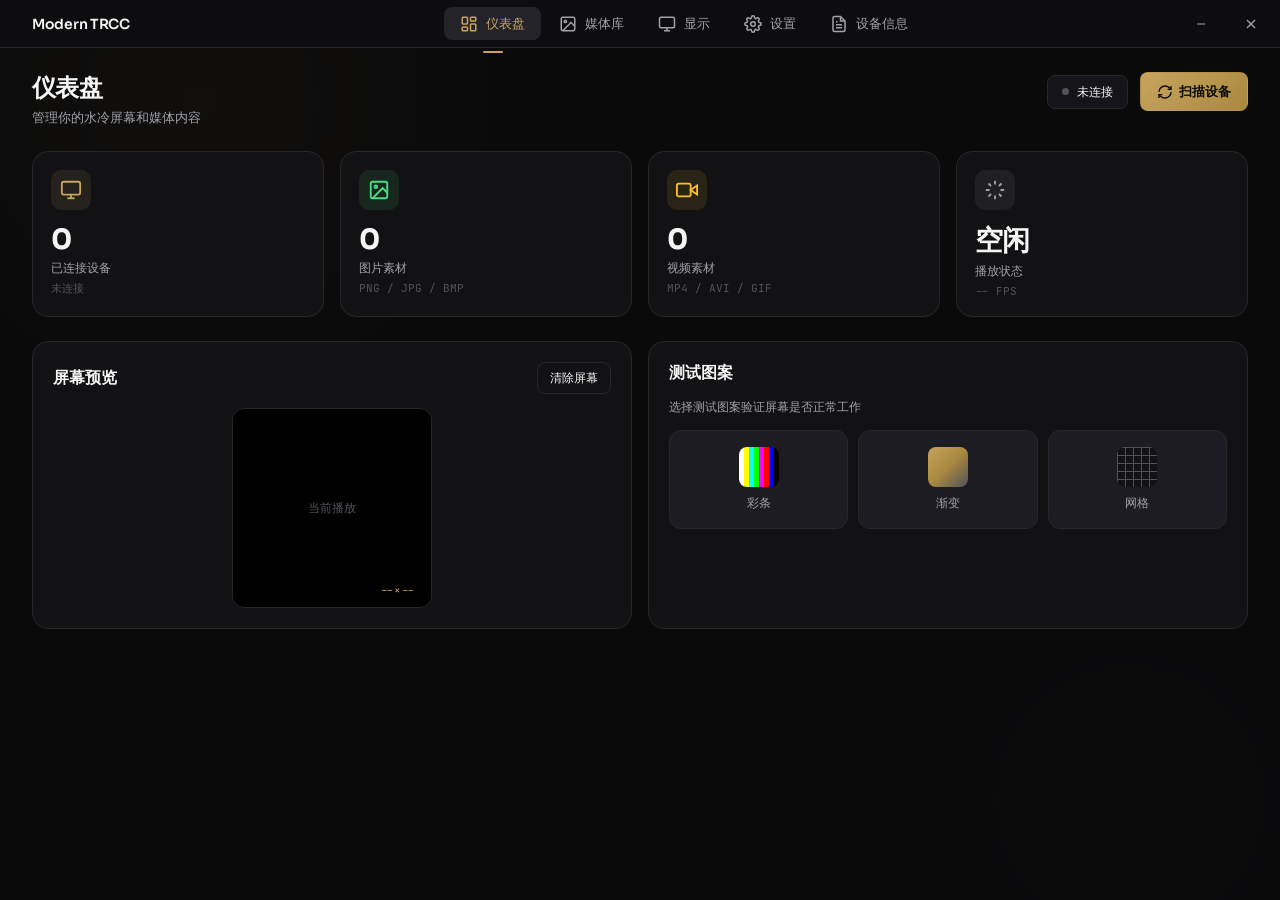
==== src/ModernTRCC.App/ui/index.html @ 58f56f6e "上传文件夹" ====
<!DOCTYPE html>
<html lang="zh-CN">
<head>
    <meta charset="UTF-8">
    <meta name="viewport" content="width=device-width, initial-scale=1.0">
    <title>Modern TRCC</title>
    <link rel="preconnect" href="https://fonts.googleapis.com">
    <link rel="preconnect" href="https://fonts.gstatic.com" crossorigin>
    <link href="https://fonts.googleapis.com/css2?family=Sora:wght@300;400;500;600;700&family=Manrope:wght@300;400;500;600;700&family=JetBrains+Mono:wght@400;500&display=swap" rel="stylesheet">
    <link rel="stylesheet" href="styles.css">
</head>
<body>

<!-- 动态背景 -->
<div class="bg-mesh"></div>

<!-- 主容器 -->
<div class="app">

    <!-- 自定义标题栏 -->
    <header class="titlebar">
        <div class="titlebar-left">
            <div class="logo">
                <span class="logo-text">Modern TRCC</span>
            </div>
        </div>

        <!-- 顶部导航 -->
        <nav class="top-nav">
            <button class="top-nav-item active" data-page="dashboard">
                <svg width="18" height="18" viewBox="0 0 24 24" fill="none" stroke="currentColor" stroke-width="2"><rect x="3" y="3" width="7" height="9" rx="1"/><rect x="14" y="3" width="7" height="5" rx="1"/><rect x="14" y="12" width="7" height="9" rx="1"/><rect x="3" y="16" width="7" height="5" rx="1"/></svg>
                <span data-i18n="nav.dashboard">仪表盘</span>
            </button>
            <button class="top-nav-item" data-page="media">
                <svg width="18" height="18" viewBox="0 0 24 24" fill="none" stroke="currentColor" stroke-width="2"><rect x="3" y="3" width="18" height="18" rx="2"/><circle cx="8.5" cy="8.5" r="1.5"/><path d="M21 15L16 10L5 21"/></svg>
                <span data-i18n="nav.media">媒体库</span>
            </button>
            <button class="top-nav-item" data-page="display">
                <svg width="18" height="18" viewBox="0 0 24 24" fill="none" stroke="currentColor" stroke-width="2"><rect x="2" y="3" width="20" height="14" rx="2"/><line x1="8" y1="21" x2="16" y2="21"/><line x1="12" y1="17" x2="12" y2="21"/></svg>
                <span data-i18n="nav.display">显示</span>
            </button>
            <button class="top-nav-item" data-page="system">
                <svg width="18" height="18" viewBox="0 0 24 24" fill="none" stroke="currentColor" stroke-width="2"><circle cx="12" cy="12" r="3"/><path d="M19.4 15a1.65 1.65 0 0 0 .33 1.82l.06.06a2 2 0 0 1 0 2.83 2 2 0 0 1-2.83 0l-.06-.06a1.65 1.65 0 0 0-1.82-.33 1.65 1.65 0 0 0-1 1.51V21a2 2 0 0 1-2 2 2 2 0 0 1-2-2v-.09A1.65 1.65 0 0 0 9 19.4a1.65 1.65 0 0 0-1.82.33l-.06.06a2 2 0 0 1-2.83 0 2 2 0 0 1 0-2.83l.06-.06a1.65 1.65 0 0 0 .33-1.82 1.65 1.65 0 0 0-1.51-1H3a2 2 0 0 1-2-2 2 2 0 0 1 2-2h.09A1.65 1.65 0 0 0 4.6 9a1.65 1.65 0 0 0-.33-1.82l-.06-.06a2 2 0 0 1 0-2.83 2 2 0 0 1 2.83 0l.06.06a1.65 1.65 0 0 0 1.82.33H9a1.65 1.65 0 0 0 1-1.51V3a2 2 0 0 1 2-2 2 2 0 0 1 2 2v.09a1.65 1.65 0 0 0 1 1.51 1.65 1.65 0 0 0 1.82-.33l.06-.06a2 2 0 0 1 2.83 0 2 2 0 0 1 0 2.83l-.06.06a1.65 1.65 0 0 0-.33 1.82V9a1.65 1.65 0 0 0 1.51 1H21a2 2 0 0 1 2 2 2 2 0 0 1-2 2h-.09a1.65 1.65 0 0 0-1.51 1z"/></svg>
                <span data-i18n="nav.settings">设置</span>
            </button>
            <button class="top-nav-item" data-page="diagnostics">
                <svg width="18" height="18" viewBox="0 0 24 24" fill="none" stroke="currentColor" stroke-width="2"><path d="M14 2H6a2 2 0 0 0-2 2v16a2 2 0 0 0 2 2h12a2 2 0 0 0 2-2V8z"/><polyline points="14 2 14 8 20 8"/><line x1="16" y1="13" x2="8" y2="13"/><line x1="16" y1="17" x2="8" y2="17"/><polyline points="10 9 9 9 8 9"/></svg>
                <span data-i18n="nav.deviceInfo">设备信息</span>
            </button>
        </nav>

        <!-- 窗口控制按钮 -->
        <div class="window-controls">
            <button class="win-btn" id="minBtn" data-i18n-title="title.min" title="最小化">
                <svg width="12" height="12" viewBox="0 0 12 12"><rect x="2" y="5.5" width="8" height="1" fill="currentColor"/></svg>
            </button>
            <button class="win-btn win-btn-close" id="closeBtn" data-i18n-title="title.close" title="关闭">
                <svg width="12" height="12" viewBox="0 0 12 12"><line x1="2" y1="2" x2="10" y2="10" stroke="currentColor" stroke-width="1.5"/><line x1="10" y1="2" x2="2" y2="10" stroke="currentColor" stroke-width="1.5"/></svg>
            </button>
        </div>
    </header>

    <!-- 主内容 -->
    <main class="content">

        <!-- ============ 仪表盘 ============ -->
        <section class="page active" id="page-dashboard">
            <header class="page-header">
                <div>
                    <h1 data-i18n="page.dashboard.title">仪表盘</h1>
                    <p data-i18n="page.dashboard.sub">管理你的水冷屏幕和媒体内容</p>
                </div>
                <div class="header-right">
                    <div class="device-badge" id="deviceBadge">
                        <div class="status-dot" id="statusDot"></div>
                        <span id="statusText">未连接</span>
                    </div>
                    <button class="btn btn-primary" onclick="scanDevices()">
                        <svg width="16" height="16" viewBox="0 0 24 24" fill="none" stroke="currentColor" stroke-width="2"><path d="M3 12a9 9 0 0 1 9-9 9.75 9.75 0 0 1 6.74 2.74L21 8"/><path d="M21 3v5h-5"/><path d="M21 12a9 9 0 0 1-9 9 9.75 9.75 0 0 1-6.74-2.74L3 16"/><path d="M3 21v-5h5"/></svg>
                        <span data-i18n="btn.scan">扫描设备</span>
                    </button>
                </div>
            </header>

            <div class="stats-grid">
                <div class="stat-card">
                    <div class="stat-icon stat-icon-blue">
                        <svg width="22" height="22" viewBox="0 0 24 24" fill="none" stroke="currentColor" stroke-width="2"><rect x="2" y="3" width="20" height="14" rx="2"/><line x1="8" y1="21" x2="16" y2="21"/><line x1="12" y1="17" x2="12" y2="21"/></svg>
                    </div>
                    <div class="stat-value" id="statDevices">0</div>
                    <div class="stat-label" data-i18n="stat.devices">已连接设备</div>
                    <div class="stat-sub" id="statDeviceName">未连接</div>
                </div>
                <div class="stat-card">
                    <div class="stat-icon stat-icon-green">
                        <svg width="22" height="22" viewBox="0 0 24 24" fill="none" stroke="currentColor" stroke-width="2"><rect x="3" y="3" width="18" height="18" rx="2"/><circle cx="8.5" cy="8.5" r="1.5"/><path d="M21 15L16 10L5 21"/></svg>
                    </div>
                    <div class="stat-value" id="statImages">0</div>
                    <div class="stat-label" data-i18n="stat.images">图片素材</div>
                    <div class="stat-sub" data-i18n="stat.imagesSub">PNG / JPG / BMP</div>
                </div>
                <div class="stat-card">
                    <div class="stat-icon stat-icon-orange">
                        <svg width="22" height="22" viewBox="0 0 24 24" fill="none" stroke="currentColor" stroke-width="2"><polygon points="23 7 16 12 23 17 23 7"/><rect x="1" y="5" width="15" height="14" rx="2"/></svg>
                    </div>
                    <div class="stat-value" id="statVideos">0</div>
                    <div class="stat-label" data-i18n="stat.videos">视频素材</div>
                    <div class="stat-sub" data-i18n="stat.videosSub">MP4 / AVI / GIF</div>
                </div>
                <div class="stat-card">
                    <div class="stat-icon stat-icon-cyan">
                        <svg width="22" height="22" viewBox="0 0 24 24" fill="none" stroke="currentColor" stroke-width="2"><path d="M12 2v4M12 18v4M4.93 4.93l2.83 2.83M16.24 16.24l2.83 2.83M2 12h4M18 12h4M4.93 19.07l2.83-2.83M16.24 7.76l2.83-2.83"/></svg>
                    </div>
                    <div class="stat-value" id="statPlayback">空闲</div>
                    <div class="stat-label" data-i18n="stat.playback">播放状态</div>
                    <div class="stat-sub"><span id="statFps">-- FPS</span></div>
                </div>
            </div>

            <div class="dashboard-bottom">
                <div class="card preview-card">
                    <div class="card-header">
                        <h2 data-i18n="dash.preview">屏幕预览</h2>
                        <button class="btn btn-ghost btn-sm" onclick="clearDisplay()"><span data-i18n="btn.clear">清除屏幕</span></button>
                    </div>
                    <div class="screen-preview" id="screenPreview">
                        <img class="screen-preview-img" id="screenPreviewImg" alt="">
                        <div class="screen-resolution" id="screenRes">--×--</div>
                        <div class="preview-info" id="previewInfo"></div>
                    </div>
                </div>
                <div class="card test-card">
                    <div class="card-header">
                        <h2 data-i18n="dash.testPattern">测试图案</h2>
                    </div>
                    <p class="card-desc" data-i18n="dash.testDesc">选择测试图案验证屏幕是否正常工作</p>
                    <div class="test-grid">
                        <button class="test-btn" onclick="sendTestPattern('colorbars')">
                            <div class="test-icon test-icon-bars"></div>
                            <span data-i18n="test.bars">彩条</span>
                        </button>
                        <button class="test-btn" onclick="sendTestPattern('gradient')">
                            <div class="test-icon test-icon-gradient"></div>
                            <span data-i18n="test.gradient">渐变</span>
                        </button>
                        <button class="test-btn" onclick="sendTestPattern('grid')">
                            <div class="test-icon test-icon-grid"></div>
                            <span data-i18n="test.grid">网格</span>
                        </button>
                    </div>
                </div>
            </div>
        </section>

        <!-- ============ 媒体库 ============ -->
        <section class="page" id="page-media">
            <header class="page-header">
                <div>
                    <h1 data-i18n="page.media.title">媒体库</h1>
                    <p data-i18n="page.media.sub">管理你的图片和视频素材</p>
                </div>
                <div class="header-actions">
                    <button class="btn btn-ghost" onclick="uploadMedia('image')"><span data-i18n="btn.uploadImage">上传图片</span></button>
                    <button class="btn btn-primary" onclick="uploadMedia('video')"><span data-i18n="btn.uploadVideo">上传视频</span></button>
                </div>
            </header>

            <div class="filter-bar">
                <div class="filter-tabs">
                    <button class="filter-tab active" data-filter="all" onclick="setFilter('all')"><span data-i18n="filter.all">全部</span></button>
                    <button class="filter-tab" data-filter="image" onclick="setFilter('image')"><span data-i18n="filter.image">图片</span></button>
                    <button class="filter-tab" data-filter="video" onclick="setFilter('video')"><span data-i18n="filter.video">视频</span></button>
                </div>
                <input type="text" class="search-input" placeholder="搜索..." id="searchInput" oninput="filterMedia()" data-i18n-placeholder="search.placeholder">
            </div>

            <div class="media-grid" id="mediaGrid">
                <div class="empty-state" id="mediaEmpty">
                    <svg width="48" height="48" viewBox="0 0 24 24" fill="none" stroke="currentColor" stroke-width="1.5"><path d="M14 2H6a2 2 0 0 0-2 2v16a2 2 0 0 0 2 2h12a2 2 0 0 0 2-2V8z"/><polyline points="14 2 14 8 20 8"/></svg>
                    <h3 data-i18n="media.empty.title">暂无媒体文件</h3>
                    <p data-i18n="media.empty.desc">上传一些图片或视频开始使用吧</p>
                    <button class="btn btn-primary" onclick="uploadMedia('all')" data-i18n="btn.uploadFile">上传文件</button>
                </div>
            </div>
        </section>

        <!-- ============ 显示 ============ -->
        <section class="page" id="page-display">
            <div class="page-split">
                <aside class="page-sidebar">
                    <div class="sidebar-title">
                        <h1 data-i18n="page.display.title">显示</h1>
                        <p data-i18n="page.display.sub">调整屏幕显示效果和性能参数</p>
                    </div>
                    <button class="sidebar-item active" data-section="image"><span data-i18n="display.imageAdjust">图像调整</span></button>
                    <button class="sidebar-item" data-section="performance"><span data-i18n="display.performance">性能设置</span></button>
                </aside>
                <div class="page-content">
                    <div class="section-pane active" id="pane-image">
                        <h3 class="section-title" data-i18n="display.imageAdjust">图像调整</h3>
                        <div class="slider-group">
                            <div class="slider-row">
                                <div class="slider-label">
                                    <span data-i18n="display.brightness">亮度</span>
                                    <span class="slider-value" id="valBrightness">100%</span>
                                </div>
                                <input type="range" min="0" max="200" value="100" id="brightness" oninput="updateSlider('brightness', this.value, '%')">
                            </div>
                            <div class="slider-row">
                                <div class="slider-label">
                                    <span data-i18n="display.contrast">对比度</span>
                                    <span class="slider-value" id="valContrast">100%</span>
                                </div>
                                <input type="range" min="0" max="200" value="100" id="contrast" oninput="updateSlider('contrast', this.value, '%')">
                            </div>
                            <div class="slider-row">
                                <div class="slider-label">
                                    <span data-i18n="display.saturation">饱和度</span>
                                    <span class="slider-value" id="valSaturation">100%</span>
                                </div>
                                <input type="range" min="0" max="200" value="100" id="saturation" oninput="updateSlider('saturation', this.value, '%')">
                            </div>
                        </div>
                        <div class="option-group">
                            <label class="option-label" data-i18n="display.rotation">屏幕旋转</label>
                            <div class="option-tabs">
                                <button class="option-tab active" data-rotation="0" onclick="setOption('rotation', 0, this)">0°</button>
                                <button class="option-tab" data-rotation="90" onclick="setOption('rotation', 90, this)">90°</button>
                                <button class="option-tab" data-rotation="180" onclick="setOption('rotation', 180, this)">180°</button>
                                <button class="option-tab" data-rotation="270" onclick="setOption('rotation', 270, this)">270°</button>
                            </div>
                        </div>
                        <div class="option-group">
                            <label class="option-label" data-i18n="display.fitMode">缩放模式</label>
                            <div class="option-tabs">
                                <button class="option-tab active" data-fit="cover" onclick="setOption('fit', 'cover', this)" data-i18n="display.fit.cover">填充</button>
                                <button class="option-tab" data-fit="contain" onclick="setOption('fit', 'contain', this)" data-i18n="display.fit.contain">适应</button>
                                <button class="option-tab" data-fit="fill" onclick="setOption('fit', 'fill', this)" data-i18n="display.fit.fill">拉伸</button>
                            </div>
                        </div>
                    </div>

                    <div class="section-pane" id="pane-performance">
                        <h3 class="section-title" data-i18n="display.performance">性能设置</h3>
                        <div class="slider-group">
                            <div class="slider-row">
                                <div class="slider-label">
                                    <div class="slider-label-title">
                                        <span data-i18n="display.targetFps">屏幕刷新率</span>
                                        <span class="slider-desc" data-i18n="display.targetFps.desc">每秒向屏幕发送的帧数，越高越流畅但占用更多USB带宽</span>
                                    </div>
                                    <span class="slider-value" id="valTargetFps">30 FPS</span>
                                </div>
                                <input type="range" min="1" max="60" value="30" id="targetFps" oninput="updateSlider('targetFps', this.value, ' FPS')">
                            </div>
                            <div class="slider-row">
                                <div class="slider-label">
                                    <div class="slider-label-title">
                                        <span data-i18n="display.videoFps">视频播放帧率</span>
                                        <span class="slider-desc" data-i18n="display.videoFps.desc">视频每秒播放的帧数，决定播放速度，通常保持与原视频一致</span>
                                    </div>
                                    <span class="slider-value" id="valVideoFps">30 FPS</span>
                                </div>
                                <input type="range" min="10" max="60" value="30" id="videoFps" oninput="updateSlider('videoFps', this.value, ' FPS')">
                            </div>
                        </div>
                        <div class="toggle-row">
                            <div class="toggle-info">
                                <span data-i18n="display.loop">循环播放视频</span>
                                <span class="toggle-desc" data-i18n="display.loop.desc">视频结束后自动重播</span>
                            </div>
                            <label class="toggle"><input type="checkbox" id="loopVideo" checked><span class="toggle-slider"></span></label>
                        </div>
                    </div>

                    <div class="settings-actions">
                        <button class="btn btn-ghost" onclick="resetSettings()"><span data-i18n="btn.reset">重置</span></button>
                        <button class="btn btn-primary" onclick="applySettings()"><span data-i18n="btn.apply">应用设置</span></button>
                    </div>
                </div>
            </div>
        </section>

        <!-- ============ 设置 ============ -->
        <section class="page" id="page-system">
            <div class="page-split">
                <aside class="page-sidebar">
                    <div class="sidebar-title">
                        <h1 data-i18n="page.system.title">设置</h1>
                        <p data-i18n="page.system.sub">配置应用启动、外观和系统选项</p>
                    </div>
                    <button class="sidebar-item active" data-section="startup"><span data-i18n="sys.startup">启动选项</span></button>
                    <button class="sidebar-item" data-section="about"><span data-i18n="sys.about">关于</span></button>
                </aside>
                <div class="page-content">
                    <div class="section-pane active" id="pane-startup">
                        <h3 class="section-title" data-i18n="sys.startup">启动选项</h3>

                        <div class="section-block">
                            <h4 class="section-subtitle" data-i18n="sys.autostart">开机自启动</h4>
                            <div class="autostart-status" id="autoStartStatus">
                                <div class="autostart-dot"></div>
                                <div>
                                    <div class="autostart-text" id="autoStartText" data-i18n="sys.autostart.off">自启动未启用</div>
                                    <div class="autostart-desc" data-i18n="sys.autostart.desc">应用将在系统启动时自动运行</div>
                                </div>
                                <button class="btn btn-primary btn-sm" id="autoStartBtn" onclick="toggleAutoStart()" data-i18n="btn.enable">启用</button>
                            </div>
                            <div class="toggle-row">
                                <div class="toggle-info">
                                    <span data-i18n="sys.startMinimized">启动时最小化</span>
                                    <span class="toggle-desc" data-i18n="sys.startMinimized.desc">自启动时以最小化方式运行</span>
                                </div>
                                <label class="toggle"><input type="checkbox" id="startMinimized"><span class="toggle-slider"></span></label>
                            </div>
                            <div class="toggle-row">
                                <div class="toggle-info">
                                    <span class="text-warning">⚡ <span data-i18n="sys.fastStartup">快速启动（高优先级）</span></span>
                                    <span class="toggle-desc" data-i18n="sys.fastStartup.desc">注册为登录时最高优先级任务，确保最快启动</span>
                                </div>
                                <label class="toggle"><input type="checkbox" id="fastStartup" checked><span class="toggle-slider"></span></label>
                            </div>
                        </div>

                        <div class="section-block">
                            <h4 class="section-subtitle" data-i18n="sys.autoplay">开机自动播放</h4>
                            <p class="section-desc" data-i18n="sys.autoplay.desc">启动并连接设备后自动播放选定的媒体</p>
                            <div class="toggle-row">
                                <div class="toggle-info">
                                    <span data-i18n="sys.enableAutoplay">启用自动播放</span>
                                    <span class="toggle-desc" data-i18n="sys.enableAutoplay.desc">开机后自动播放下方选择的图像或视频</span>
                                </div>
                                <label class="toggle"><input type="checkbox" id="enableAutoplay"><span class="toggle-slider"></span></label>
                            </div>
                            <div class="option-group" style="margin-top:12px">
                                <label class="option-label" data-i18n="sys.autoplayMedia">播放媒体</label>
                                <select class="select" id="autoplayMedia"></select>
                            </div>
                        </div>

                        <div class="section-block">
                            <div class="toggle-row">
                                <div class="toggle-info">
                                    <span data-i18n="sys.minimizeToTray">最小化到系统托盘</span>
                                    <span class="toggle-desc" data-i18n="sys.minimizeToTray.desc">关闭窗口时最小化到托盘，继续后台运行</span>
                                </div>
                                <label class="toggle"><input type="checkbox" id="minimizeToTray" checked><span class="toggle-slider"></span></label>
                            </div>
                            <div class="option-group" style="margin-top:8px">
                                <label class="option-label" data-i18n="sys.language">语言</label>
                                <select class="select" id="language">
                                    <option value="zh-CN">简体中文</option>
                                    <option value="zh-TW">繁體中文</option>
                                    <option value="en">English</option>
                                    <option value="ja">日本語</option>
                                </select>
                            </div>
                        </div>
                    </div>

                    <div class="section-pane" id="pane-about">
                        <h3 class="section-title" data-i18n="sys.about">关于</h3>
                        <div class="about-card">
                            <div class="about-logo">
                                <svg width="48" height="48" viewBox="0 0 24 24" fill="none"><path d="M12 2C12 2 5 10 5 15C5 18.866 8.13401 22 12 22C15.866 22 19 18.866 19 15C19 10 12 2 12 2Z" stroke="#c8a45e" stroke-width="2"/><path d="M9 15C9 16.657 10.343 18 12 18" stroke="#c8a45e" stroke-width="2" stroke-linecap="round"/></svg>
                            </div>
                            <h3>Modern TRCC</h3>
                            <p class="about-version" data-i18n="sys.version">版本 1.0.1</p>
                            <div class="about-info">
                                <div class="about-row"><span data-i18n="sys.author">作者</span><span>穗月</span></div>
                                <div class="about-row"><span data-i18n="sys.protocol">协议</span><span>USB / HID / SCSI / JPEG</span></div>
                            </div>
                            <p class="about-copy" data-i18n="sys.aboutCopy">支持利民 Thermalright 全系列水冷屏幕</p>
                        </div>
                    </div>
                </div>
            </div>
        </section>

        <!-- ============ 设备信息 ============ -->
        <section class="page" id="page-diagnostics">
            <div class="page-split">
                <aside class="page-sidebar">
                    <div class="sidebar-title">
                        <h1 data-i18n="page.diagnostics.title">设备信息</h1>
                        <p data-i18n="page.diagnostics.sub">查看所有USB设备信息，帮助识别水冷屏幕</p>
                    </div>
                    <button class="sidebar-item active" data-section="devices"><span data-i18n="diag.sidebar.devices">设备列表</span></button>
                    <button class="sidebar-item" data-section="logs"><span data-i18n="diag.logs">实时日志</span></button>
                </aside>
                <div class="page-content">
                    <div class="section-pane active" id="pane-devices">
                        <div class="section-header">
                            <h3 class="section-title" data-i18n="diag.known">已知设备列表</h3>
                            <button class="btn btn-primary btn-sm" onclick="refreshDiagnostics()">
                                <svg width="14" height="14" viewBox="0 0 24 24" fill="none" stroke="currentColor" stroke-width="2"><path d="M3 12a9 9 0 0 1 9-9 9.75 9.75 0 0 1 6.74 2.74L21 8"/><path d="M21 3v5h-5"/><path d="M21 12a9 9 0 0 1-9 9 9.75 9.75 0 0 1-6.74-2.74L3 16"/><path d="M3 21v-5h5"/></svg>
                                <span data-i18n="diag.refresh">刷新设备列表</span>
                            </button>
                        </div>
                        <div class="known-devices" id="knownDevices"></div>

                        <h3 class="section-title" style="margin-top:24px" data-i18n="diag.allUsb">所有USB设备</h3>
                        <p class="section-desc" data-i18n="diag.allUsb.desc">找到你的水冷屏幕的 VID/PID 告诉我</p>
                        <div class="usb-device-list" id="usbDeviceList">
                            <div class="empty-state" style="padding:30px">
                                <p data-i18n="diag.clickRefresh">点击「刷新设备列表」扫描</p>
                            </div>
                        </div>
                    </div>

                    <div class="section-pane" id="pane-logs">
                        <div class="section-header">
                            <h3 class="section-title" data-i18n="diag.logs">实时日志</h3>
                            <button class="btn btn-ghost btn-sm" onclick="clearLogs()" data-i18n="btn.clearLogs">清除</button>
                        </div>
                        <div class="log-panel" id="logPanel">
                            <div class="log-empty" data-i18n="diag.waitingLogs">等待日志...</div>
                        </div>
                    </div>
                </div>
            </div>
        </section>

    </main>
</div>

<!-- Toast 通知 -->
<div class="toast-container" id="toastContainer"></div>

<!-- 媒体右键菜单 -->
<div class="ctx-menu" id="ctxMenu" style="display:none">
    <button class="ctx-item" id="ctxPlay">
        <svg width="14" height="14" viewBox="0 0 24 24" fill="none" stroke="currentColor" stroke-width="2"><polygon points="6 3 20 12 6 21 6 3"/></svg>
        <span data-i18n="ctx.play">播放</span>
    </button>
    <button class="ctx-item ctx-danger" id="ctxDelete">
        <svg width="14" height="14" viewBox="0 0 24 24" fill="none" stroke="currentColor" stroke-width="2"><path d="M3 6h18M8 6V4a2 2 0 0 1 2-2h4a2 2 0 0 1 2 2v2m3 0v14a2 2 0 0 1-2 2H7a2 2 0 0 1-2-2V6"/></svg>
        <span data-i18n="ctx.delete">删除</span>
    </button>
</div>

<script src="app.js"></script>
</body>
</html>
---- src/ModernTRCC.App/ui/styles.css ----
/* ==================== 基础变量 - 黑灰奢华 ==================== */
:root {
    --bg-base: #0a0a0b;
    --bg-surface: #101013;
    --bg-card: #121215;
    --bg-card-solid: #151519;
    --bg-hover: #1c1c22;
    --bg-active: #232329;

    --accent: #c8a45e;
    --accent-dim: #a8893f;
    --accent-glow: rgba(200, 164, 94, 0.15);

    --success: #4ade80;
    --warning: #fbbf24;
    --danger: #f87171;

    --text-primary: #f5f5f5;
    --text-secondary: #a1a1aa;
    --text-tertiary: #52525b;

    --border: #27272a;
    --border-hover: #3f3f46;

    --radius-sm: 8px;
    --radius-md: 12px;
    --radius-lg: 16px;
    --radius-xl: 20px;

    --font-display: 'Sora', sans-serif;
    --font-body: 'Manrope', sans-serif;
    --font-mono: 'JetBrains Mono', monospace;

    --transition: 0.2s cubic-bezier(0.4, 0, 0.2, 1);
}

/* ==================== Reset ==================== */
* { margin: 0; padding: 0; box-sizing: border-box; }
*::-webkit-scrollbar { width: 6px; }
*::-webkit-scrollbar-track { background: transparent; }
*::-webkit-scrollbar-thumb { background: #3f3f46; border-radius: 3px; }
*::-webkit-scrollbar-thumb:hover { background: #52525b; }

html, body {
    height: 100%;
    overflow: hidden;
    font-family: var(--font-body);
    color: var(--text-primary);
    background: #0a0a0b;
    -webkit-font-sming: antialiased;
    user-select: none;
}

/* ==================== 背景（纯黑灰，无模糊） ==================== */
.bg-mesh {
    position: fixed; inset: 0; z-index: 0;
    background: #0a0a0b;
    overflow: hidden;
}
.bg-mesh::before, .bg-mesh::after {
    content: '';
    position: absolute;
    border-radius: 50%;
    filter: blur(100px);
    opacity: 0.05;
    animation: float 20s ease-in-out infinite;
}
.bg-mesh::before {
    width: 600px; height: 600px;
    background: radial-gradient(circle, #c8a45e, transparent 70%);
    top: -200px; left: -100px;
}
.bg-mesh::after {
    width: 500px; height: 500px;
    background: radial-gradient(circle, #3f3f46, transparent 70%);
    bottom: -150px; right: -100px;
    animation-delay: -10s;
}
@keyframes float {
    0%, 100% { transform: translate(0, 0) scale(1); }
    33% { transform: translate(50px, -30px) scale(1.1); }
    66% { transform: translate(-30px, 40px) scale(0.95); }
}

/* ==================== 主布局 ==================== */
.app {
    position: relative; z-index: 1;
    display: flex;
    flex-direction: column;
    height: 100vh;
}

/* ==================== 自定义标题栏 ==================== */
.titlebar {
    display: flex;
    align-items: center;
    height: 48px;
    background: #0d0d0f;
    border-bottom: 1px solid var(--border);
    padding: 0 4px 0 32px;
    flex-shrink: 0;
}

.titlebar-left {
    display: flex;
    align-items: center;
    min-width: 160px;
}

.logo {
    display: flex;
    align-items: center;
    gap: 10px;
}
.logo-icon {
    width: 30px; height: 30px;
    background: rgba(200,164,94,0.08);
    border: 1px solid rgba(200,164,94,0.2);
    border-radius: 8px;
    display: flex; align-items: center; justify-content: center;
}
.logo-text {
    font-family: var(--font-display);
    font-weight: 600;
    font-size: 14px;
    letter-spacing: -0.02em;
    color: var(--text-primary);
}

/* 顶部导航 */
.top-nav {
    display: flex;
    align-items: center;
    gap: 2px;
    flex: 1;
    justify-content: center;
}
.top-nav-item {
    display: flex; align-items: center; gap: 8px;
    padding: 7px 16px;
    border: none;
    background: transparent;
    color: var(--text-secondary);
    font-family: var(--font-body);
    font-size: 13px;
    font-weight: 500;
    border-radius: var(--radius-sm);
    cursor: pointer;
    transition: var(--transition);
    position: relative;
}
.top-nav-item:hover { background: var(--bg-hover); color: var(--text-primary); }
.top-nav-item.active {
    background: var(--bg-active);
    color: var(--accent);
}
.top-nav-item.active::after {
    content: '';
    position: absolute;
    bottom: -13px;
    left: 50%;
    transform: translateX(-50%);
    width: 20px;
    height: 2px;
    background: var(--accent);
    border-radius: 1px;
}
.top-nav-item svg { flex-shrink: 0; }

/* 窗口控制按钮 */
.window-controls {
    display: flex;
    align-items: center;
}
.win-btn {
    width: 46px;
    height: 32px;
    border: none;
    background: transparent;
    color: var(--text-secondary);
    cursor: pointer;
    display: flex;
    align-items: center;
    justify-content: center;
    transition: var(--transition);
    border-radius: 4px;
    margin: 0 2px;
}
.win-btn:hover { background: var(--bg-hover); color: var(--text-primary); }
.win-btn-close:hover { background: #e81123 !important; color: white !important; }

/* ==================== 主内容区 ==================== */
.content {
    flex: 1;
    overflow-y: auto;
    padding: 24px 32px;
}

/* ==================== 页面切换 ==================== */
.page { display: none; animation: fadeIn 0.3s ease; }
.page.active { display: block; }
@keyframes fadeIn {
    from { opacity: 0; transform: translateY(6px); }
    to { opacity: 1; transform: translateY(0); }
}

/* ==================== 页头 ==================== */
.page-header {
    display: flex;
    justify-content: space-between;
    align-items: flex-start;
    margin-bottom: 24px;
}
.page-header h1 {
    font-family: var(--font-display);
    font-size: 24px;
    font-weight: 700;
    letter-spacing: -0.03em;
}
.page-header p {
    color: var(--text-secondary);
    font-size: 13px;
    margin-top: 4px;
}
.header-actions { display: flex; gap: 8px; }
.header-right { display: flex; align-items: center; gap: 12px; }

.device-badge {
    display: flex; align-items: center; gap: 8px;
    padding: 7px 14px;
    background: var(--bg-card-solid);
    border: 1px solid var(--border);
    border-radius: var(--radius-sm);
    font-size: 12px;
    font-weight: 500;
}
.device-badge .status-dot {
    width: 7px; height: 7px;
    border-radius: 50%;
    background: var(--text-tertiary);
}
.device-badge.connected .status-dot {
    background: var(--success);
    box-shadow: 0 0 6px var(--success);
}

/* ==================== 按钮 ==================== */
.btn {
    display: inline-flex;
    align-items: center;
    gap: 6px;
    padding: 9px 16px;
    border: 1px solid var(--border);
    border-radius: var(--radius-sm);
    background: var(--bg-card-solid);
    color: var(--text-primary);
    font-family: var(--font-body);
    font-size: 13px;
    font-weight: 500;
    cursor: pointer;
    transition: var(--transition);
    white-space: nowrap;
}
.btn:hover { border-color: var(--border-hover); background: var(--bg-hover); }
.btn-sm { padding: 6px 12px; font-size: 12px; }
.btn-block { width: 100%; justify-content: center; margin-top: 12px; }
.btn-primary {
    background: linear-gradient(135deg, var(--accent), var(--accent-dim));
    border-color: transparent;
    color: #0a0a0b;
    font-weight: 600;
}
.btn-primary:hover { box-shadow: 0 0 20px var(--accent-glow); }
.btn-ghost { background: transparent; border-color: var(--border); }
.btn-ghost:hover { background: var(--bg-hover); }

/* ==================== 统计卡片 ==================== */
.stats-grid {
    display: grid;
    grid-template-columns: repeat(4, 1fr);
    gap: 16px;
    margin-bottom: 24px;
}
.stat-card {
    background: var(--bg-card);
    border: 1px solid var(--border);
    border-radius: var(--radius-lg);
    padding: 18px;
    transition: var(--transition);
}
.stat-card:hover { border-color: var(--border-hover); transform: translateY(-2px); }
.stat-icon {
    width: 40px; height: 40px;
    border-radius: 10px;
    display: flex; align-items: center; justify-content: center;
    margin-bottom: 12px;
}
.stat-icon-blue { background: rgba(200,164,94,0.1); color: var(--accent); }
.stat-icon-green { background: rgba(74,222,128,0.1); color: var(--success); }
.stat-icon-orange { background: rgba(251,191,36,0.1); color: var(--warning); }
.stat-icon-cyan { background: rgba(161,161,170,0.1); color: var(--text-secondary); }
.stat-value {
    font-family: var(--font-display);
    font-size: 28px;
    font-weight: 700;
    letter-spacing: -0.02em;
}
.stat-label { font-size: 12px; color: var(--text-secondary); margin-top: 2px; }
.stat-sub { font-size: 11px; color: var(--text-tertiary); margin-top: 4px; font-family: var(--font-mono); }

/* ==================== 卡片 ==================== */
.card {
    background: var(--bg-card);
    border: 1px solid var(--border);
    border-radius: var(--radius-lg);
    padding: 20px;
}
.card-header {
    display: flex;
    justify-content: space-between;
    align-items: center;
    margin-bottom: 14px;
}
.card-header h2 {
    font-family: var(--font-display);
    font-size: 16px;
    font-weight: 600;
}
.card-desc { font-size: 12px; color: var(--text-secondary); margin-bottom: 14px; line-height: 1.5; }

/* ==================== 仪表盘底部 ==================== */
.dashboard-bottom {
    display: grid;
    grid-template-columns: 1fr 1fr;
    gap: 16px;
}
.screen-preview {
    width: 200px; height: 200px;
    background: #000;
    border-radius: var(--radius-md);
    border: 1px solid var(--border);
    margin: 0 auto;
    display: flex; align-items: center; justify-content: center;
    position: relative;
    overflow: hidden;
}
.screen-preview::before {
    content: '当前播放';
    color: var(--text-tertiary);
    font-size: 12px;
}
.screen-preview.has-image::before { display: none; }
.screen-preview-img {
    width: 100%; height: 100%;
    object-fit: contain;
    display: none;
    user-select: none;
    -webkit-user-drag: none;
}
.screen-resolution {
    position: absolute;
    bottom: 8px; right: 8px;
    background: rgba(0,0,0,0.7);
    padding: 2px 8px;
    border-radius: 4px;
    font-family: var(--font-mono);
    font-size: 11px;
    color: var(--accent);
}
/* 静态预览信息：当前播放媒体的名称/时长/帧率/大小 */
.preview-info {
    position: absolute;
    left: 0; right: 0; bottom: 0;
    padding: 20px 10px 8px;
    background: linear-gradient(180deg, transparent, rgba(0,0,0,0.85));
    display: none;
    text-align: center;
}
.preview-info-line {
    font-size: 11px;
    color: var(--text-secondary);
    line-height: 1.5;
    white-space: nowrap;
    overflow: hidden;
    text-overflow: ellipsis;
}
.preview-info-line:first-child {
    font-size: 12px;
    color: var(--text-primary);
    font-weight: 500;
}

/* 测试图案 */
.test-grid { display: grid; grid-template-columns: repeat(3, 1fr); gap: 10px; }
.test-btn {
    display: flex; flex-direction: column; align-items: center; gap: 8px;
    padding: 16px 8px;
    background: var(--bg-hover);
    border: 1px solid var(--border);
    border-radius: var(--radius-md);
    color: var(--text-secondary);
    cursor: pointer;
    transition: var(--transition);
    font-size: 12px;
}
.test-btn:hover { border-color: var(--accent); color: var(--accent); }
.test-icon {
    width: 40px; height: 40px;
    border-radius: 8px;
    overflow: hidden;
}
/* 彩条：8 个等宽色条 白/黄/青/绿/紫/红/蓝/黑 */
.test-icon-bars {
    background: linear-gradient(90deg,
        #ffffff 0% 12.5%,
        #ffff00 12.5% 25%,
        #00ffff 25% 37.5%,
        #00ff00 37.5% 50%,
        #ff00ff 50% 62.5%,
        #ff0000 62.5% 75%,
        #0000ff 75% 87.5%,
        #000000 87.5% 100%
    );
}
.test-icon-gradient {
    background: linear-gradient(135deg, #c8a45e, #a8893f, #52525b);
}
.test-icon-grid {
    background-image: linear-gradient(#52525b 1px, transparent 1px), linear-gradient(90deg, #52525b 1px, transparent 1px);
    background-size: 8px 8px;
    background-color: #121215;
}

/* ==================== 媒体库 ==================== */
.filter-bar {
    display: flex;
    justify-content: space-between;
    align-items: center;
    margin-bottom: 20px;
}
.filter-tabs { display: flex; gap: 4px; background: var(--bg-card-solid); padding: 3px; border-radius: var(--radius-sm); }
.filter-tab {
    padding: 6px 16px;
    border: none;
    background: transparent;
    color: var(--text-secondary);
    font-family: var(--font-body);
    font-size: 13px;
    border-radius: 6px;
    cursor: pointer;
    transition: var(--transition);
}
.filter-tab.active { background: var(--accent); color: #0a0a0b; font-weight: 600; }
.filter-tab:not(.active):hover { color: var(--text-primary); }

.search-input {
    padding: 8px 14px;
    background: var(--bg-card-solid);
    border: 1px solid var(--border);
    border-radius: var(--radius-sm);
    color: var(--text-primary);
    font-family: var(--font-body);
    font-size: 13px;
    width: 240px;
    outline: none;
    transition: var(--transition);
}
.search-input:focus { border-color: var(--accent); }

.media-grid {
    display: grid;
    grid-template-columns: repeat(auto-fill, minmax(160px, 1fr));
    gap: 14px;
}
.media-item {
    background: var(--bg-card);
    border: 1px solid var(--border);
    border-radius: var(--radius-md);
    overflow: hidden;
    cursor: pointer;
    transition: var(--transition);
}
.media-item:hover { border-color: var(--accent); transform: translateY(-2px); }
.media-thumb {
    width: 100%; height: 120px;
    background: var(--bg-card-solid);
    display: flex; align-items: center; justify-content: center;
    overflow: hidden;
}
.media-thumb img { width: 100%; height: 100%; object-fit: cover; }
.media-type {
    display: inline-block;
    padding: 2px 6px;
    background: rgba(200,164,94,0.15);
    color: var(--accent);
    font-size: 10px;
    font-weight: 600;
    border-radius: 4px;
    margin: 8px;
}
.media-info { padding: 0 10px 10px; }
.media-name { font-size: 12px; font-weight: 500; white-space: nowrap; overflow: hidden; text-overflow: ellipsis; }
.media-res { font-size: 10px; color: var(--text-tertiary); margin-top: 2px; font-family: var(--font-mono); }

/* 媒体右键菜单 */
.ctx-menu {
    position: absolute;
    background: var(--bg-card-solid);
    border: 1px solid var(--border);
    border-radius: var(--radius-sm);
    padding: 4px;
    min-width: 130px;
    box-shadow: 0 8px 24px rgba(0,0,0,0.5);
    z-index: 1000;
}
.ctx-item {
    display: flex;
    align-items: center;
    gap: 8px;
    padding: 8px 12px;
    width: 100%;
    text-align: left;
    background: transparent;
    border: none;
    border-radius: 6px;
    color: var(--text-primary);
    font-family: var(--font-body);
    font-size: 13px;
    cursor: pointer;
    transition: var(--transition);
}
.ctx-item:hover { background: var(--bg-hover); }
.ctx-danger { color: var(--danger); }
.ctx-danger:hover { background: rgba(248,113,113,0.12); color: var(--danger); }

.empty-state {
    grid-column: 1 / -1;
    text-align: center;
    padding: 60px 20px;
    color: var(--text-tertiary);
}
.empty-state svg { opacity: 0.3; margin-bottom: 16px; }
.empty-state h3 { font-family: var(--font-display); font-size: 16px; color: var(--text-secondary); margin-bottom: 4px; }
.empty-state p { font-size: 13px; margin-bottom: 16px; }

/* ==================== 设置页面 ==================== */
.settings-grid {
    display: grid;
    grid-template-columns: repeat(2, 1fr);
    gap: 16px;
    margin-bottom: 20px;
}
.settings-grid .card:last-child { grid-column: span 2; }
.settings-actions { display: flex; justify-content: flex-end; gap: 8px; }

/* ==================== 页内侧边栏布局（左 | 右） ==================== */
.page-split {
    display: flex;
    gap: 32px;
    align-items: stretch;
}
.page-sidebar {
    width: 200px;
    flex-shrink: 0;
    display: flex;
    flex-direction: column;
    gap: 2px;
}
.sidebar-title {
    padding: 2px 4px 18px;
}
.sidebar-title h1 {
    font-family: var(--font-display);
    font-size: 22px;
    font-weight: 700;
    letter-spacing: -0.03em;
}
.sidebar-title p {
    color: var(--text-secondary);
    font-size: 12px;
    margin-top: 4px;
    line-height: 1.5;
}
.sidebar-item {
    display: flex;
    align-items: center;
    width: 100%;
    padding: 10px 14px;
    border: none;
    background: transparent;
    color: var(--text-secondary);
    font-family: var(--font-body);
    font-size: 13px;
    font-weight: 500;
    text-align: left;
    cursor: pointer;
    transition: var(--transition);
    border-radius: var(--radius-sm);
}
.sidebar-item:hover { background: var(--bg-hover); color: var(--text-primary); }
.sidebar-item.active {
    background: var(--bg-active);
    color: var(--accent);
}
.page-content {
    flex: 1;
    min-width: 0;
    padding-bottom: 8px;
}
.section-pane { display: none; animation: fadeIn 0.25s ease; }
.section-pane.active { display: block; }
.section-title {
    font-family: var(--font-display);
    font-size: 15px;
    font-weight: 600;
    margin-bottom: 16px;
}
.section-header {
    display: flex;
    justify-content: space-between;
    align-items: center;
    margin-bottom: 14px;
}
.section-header .section-title { margin-bottom: 0; border-bottom: none; padding-bottom: 0; }
.section-block { margin-bottom: 20px; }
.section-subtitle {
    font-family: var(--font-display);
    font-size: 14px;
    font-weight: 600;
    margin-bottom: 10px;
}
.section-desc { font-size: 12px; color: var(--text-secondary); margin-bottom: 8px; line-height: 1.5; }
#pane-about .about-card {
    background: var(--bg-card);
    border: 1px solid var(--border);
    border-radius: var(--radius-lg);
    padding: 28px;
}
/* 日志面板撑满右侧内容区，避免留白 */
#pane-logs .log-panel { max-height: none; min-height: 320px; }

/* 滑块 */
.slider-group { margin-bottom: 16px; }
.slider-row { margin-bottom: 16px; }
.slider-label {
    display: flex; justify-content: space-between;
    align-items: flex-start;
    font-size: 13px; font-weight: 500;
    margin-bottom: 8px;
    gap: 12px;
}
.slider-label-title { display: flex; flex-direction: column; gap: 2px; }
.slider-desc { font-size: 11px; color: var(--text-tertiary); font-weight: 400; }
.slider-value { color: var(--accent); font-family: var(--font-mono); font-size: 12px; flex-shrink: 0; }
input[type="range"] {
    width: 100%; height: 4px;
    -webkit-appearance: none;
    background: var(--bg-card-solid);
    border-radius: 2px;
    outline: none;
}
input[type="range"]::-webkit-slider-thumb {
    -webkit-appearance: none;
    width: 16px; height: 16px;
    background: var(--accent);
    border-radius: 50%;
    cursor: pointer;
    box-shadow: 0 0 8px var(--accent-glow);
    transition: var(--transition);
}
input[type="range"]::-webkit-slider-thumb:hover { transform: scale(1.2); }

/* 选项标签 */
.option-group { margin-bottom: 16px; }
.option-label { display: block; font-size: 13px; font-weight: 500; margin-bottom: 8px; }
.option-tabs { display: flex; gap: 4px; background: var(--bg-card-solid); padding: 3px; border-radius: var(--radius-sm); }
.option-tab {
    flex: 1;
    padding: 7px 12px;
    border: none;
    background: transparent;
    color: var(--text-secondary);
    font-family: var(--font-body);
    font-size: 13px;
    border-radius: 6px;
    cursor: pointer;
    transition: var(--transition);
}
.option-tab.active { background: var(--accent); color: #0a0a0b; font-weight: 600; }
.option-tab:not(.active):hover { color: var(--text-primary); }

/* 开关 */
.toggle-row {
    display: flex; justify-content: space-between; align-items: center;
    padding: 12px 0;
}
.toggle-info { display: flex; flex-direction: column; gap: 2px; }
.toggle-info > span:first-child { font-size: 13px; font-weight: 500; }
.toggle-desc { font-size: 11px; color: var(--text-tertiary); }
.toggle { position: relative; display: inline-block; width: 40px; height: 22px; flex-shrink: 0; }
.toggle input { opacity: 0; width: 0; height: 0; }
.toggle-slider {
    position: absolute; inset: 0;
    background: var(--bg-card-solid);
    border: 1px solid var(--border);
    border-radius: 22px;
    cursor: pointer;
    transition: var(--transition);
}
.toggle-slider::before {
    content: '';
    position: absolute;
    width: 16px; height: 16px;
    left: 2px; top: 2px;
    background: var(--text-secondary);
    border-radius: 50%;
    transition: var(--transition);
}
.toggle input:checked + .toggle-slider { background: var(--accent); border-color: var(--accent); }
.toggle input:checked + .toggle-slider::before { transform: translateX(18px); background: #0a0a0b; }

.text-warning { color: var(--warning); }

/* 下拉框 */
.select {
    width: 100%;
    padding: 9px 12px;
    background: var(--bg-card-solid);
    border: 1px solid var(--border);
    border-radius: var(--radius-sm);
    color: var(--text-primary);
    font-family: var(--font-body);
    font-size: 13px;
    outline: none;
    cursor: pointer;
}
.select:focus { border-color: var(--accent); }

/* 缓存统计 */
.cache-stats {
    display: grid; grid-template-columns: repeat(3, 1fr); gap: 8px;
    margin: 14px 0;
    padding: 14px;
    background: var(--bg-card-solid);
    border-radius: var(--radius-md);
}
.cache-stat { text-align: center; }
.cache-value { font-family: var(--font-display); font-size: 18px; font-weight: 700; color: var(--accent); }
.cache-label { font-size: 11px; color: var(--text-tertiary); margin-top: 2px; }

/* 自启动状态 */
.autostart-status {
    display: flex; align-items: center; gap: 12px;
    padding: 14px;
    background: var(--bg-card-solid);
    border-radius: var(--radius-md);
    margin-bottom: 14px;
}
.autostart-dot {
    width: 10px; height: 10px;
    border-radius: 50%;
    background: var(--text-tertiary);
    flex-shrink: 0;
}
.autostart-dot.active { background: var(--success); box-shadow: 0 0 8px var(--success); }
.autostart-text { font-size: 13px; font-weight: 600; }
.autostart-desc { font-size: 11px; color: var(--text-tertiary); }
#autoStartBtn { margin-left: auto; }

/* 关于卡片 */
.about-card { text-align: center; }
.about-logo { margin: 8px auto 12px; width: 56px; height: 56px; display: flex; align-items: center; justify-content: center; }
.about-card h3 { font-family: var(--font-display); font-size: 18px; }
.about-version { font-size: 12px; color: var(--text-secondary); margin-top: 2px; }
.about-info {
    text-align: left;
    margin: 16px 0;
    padding: 12px;
    background: var(--bg-card-solid);
    border-radius: var(--radius-md);
}
.about-row { display: flex; justify-content: space-between; font-size: 12px; padding: 3px 0; }
.about-row span:first-child { color: var(--text-secondary); }
.about-copy { font-size: 11px; color: var(--text-tertiary); }

/* ==================== Toast ==================== */
.toast-container {
    position: fixed; top: 60px; right: 20px; z-index: 9999;
    display: flex; flex-direction: column; gap: 8px;
}
.toast {
    padding: 12px 20px;
    background: var(--bg-card-solid);
    border: 1px solid var(--border);
    border-left: 3px solid var(--accent);
    border-radius: var(--radius-sm);
    font-size: 13px;
    box-shadow: 0 8px 24px rgba(0,0,0,0.4);
    animation: slideIn 0.3s ease;
    max-width: 320px;
}
.toast.success { border-left-color: var(--success); }
.toast.error { border-left-color: var(--danger); }
.toast.warning { border-left-color: var(--warning); }
.toast-action {
    margin-left: 12px;
    padding: 4px 12px;
    background: var(--accent);
    color: #0A0A0B;
    border: none;
    border-radius: var(--radius-sm);
    font-size: 12px;
    font-weight: 600;
    cursor: pointer;
    white-space: nowrap;
}
.toast-action:hover { filter: brightness(1.1); }
@keyframes slideIn {
    from { transform: translateX(120%); opacity: 0; }
    to { transform: translateX(0); opacity: 1; }
}

/* ==================== 设备信息 ==================== */
.known-devices { display: flex; flex-direction: column; gap: 8px; }
.known-device {
    display: flex; align-items: center; gap: 12px;
    padding: 10px 14px;
    background: var(--bg-card-solid);
    border: 1px solid var(--border);
    border-radius: var(--radius-sm);
    font-size: 13px;
}
.known-device .kd-vidpid {
    font-family: var(--font-mono);
    color: var(--accent);
    background: rgba(200,164,94,0.08);
    padding: 2px 8px;
    border-radius: 4px;
    font-size: 12px;
    white-space: nowrap;
}
.known-device .kd-name { flex: 1; }
.known-device .kd-status { font-size: 11px; color: var(--text-tertiary); }
.known-device .kd-status.found { color: var(--success); font-weight: 600; }

.usb-device-list { display: flex; flex-direction: column; gap: 6px; }
.usb-device {
    display: grid;
    grid-template-columns: 140px 1fr auto;
    gap: 12px;
    align-items: center;
    padding: 10px 14px;
    background: var(--bg-card-solid);
    border: 1px solid var(--border);
    border-radius: var(--radius-sm);
    font-size: 13px;
    transition: var(--transition);
}
.usb-device:hover { border-color: var(--border-hover); }
.usb-device .ud-vidpid {
    font-family: var(--font-mono);
    color: var(--accent);
    font-size: 12px;
}
.usb-device .ud-name { color: var(--text-primary); overflow: hidden; text-overflow: ellipsis; white-space: nowrap; }
.usb-device .ud-status { font-size: 11px; color: var(--text-tertiary); }
.usb-device.matched { border-color: var(--success); background: rgba(74,222,128,0.05); }
.usb-device.matched .ud-status { color: var(--success); font-weight: 600; }

/* ==================== 实时日志 ==================== */
.log-panel {
    background: #050506;
    border: 1px solid var(--border);
    border-radius: var(--radius-sm);
    padding: 12px;
    max-height: 350px;
    overflow-y: auto;
    font-family: var(--font-mono);
    font-size: 12px;
    line-height: 1.6;
}
.log-panel::-webkit-scrollbar { width: 6px; }
.log-panel::-webkit-scrollbar-track { background: transparent; }
.log-panel::-webkit-scrollbar-thumb { background: var(--border-hover); border-radius: 3px; }
.log-empty { color: var(--text-tertiary); text-align: center; padding: 20px; }
.log-line {
    display: flex; gap: 8px;
    padding: 2px 0;
    border-bottom: 1px solid rgba(255,255,255,0.03);
}
.log-line .log-time { color: var(--text-tertiary); white-space: nowrap; flex-shrink: 0; }
.log-line .log-level { width: 50px; flex-shrink: 0; font-weight: 600; }
.log-line .log-msg { color: var(--text-primary); word-break: break-all; }
.log-line.info .log-level { color: #a1a1aa; }
.log-line.warn .log-level { color: #fbbf24; }
.log-line.error .log-level { color: #f87171; }
.log-line.success .log-level { color: #4ade80; }
.log-line.error .log-msg { color: #fca5a5; }
.log-line.success .log-msg { color: #86efac; }

/* status-dot 通用 */
.status-dot.connected {
    background: var(--success);
    animation: pulse 2s ease-in-out infinite;
}
@keyframes pulse {
    0%, 100% { box-shadow: 0 0 4px var(--success); }
    50% { box-shadow: 0 0 12px var(--success); }
}
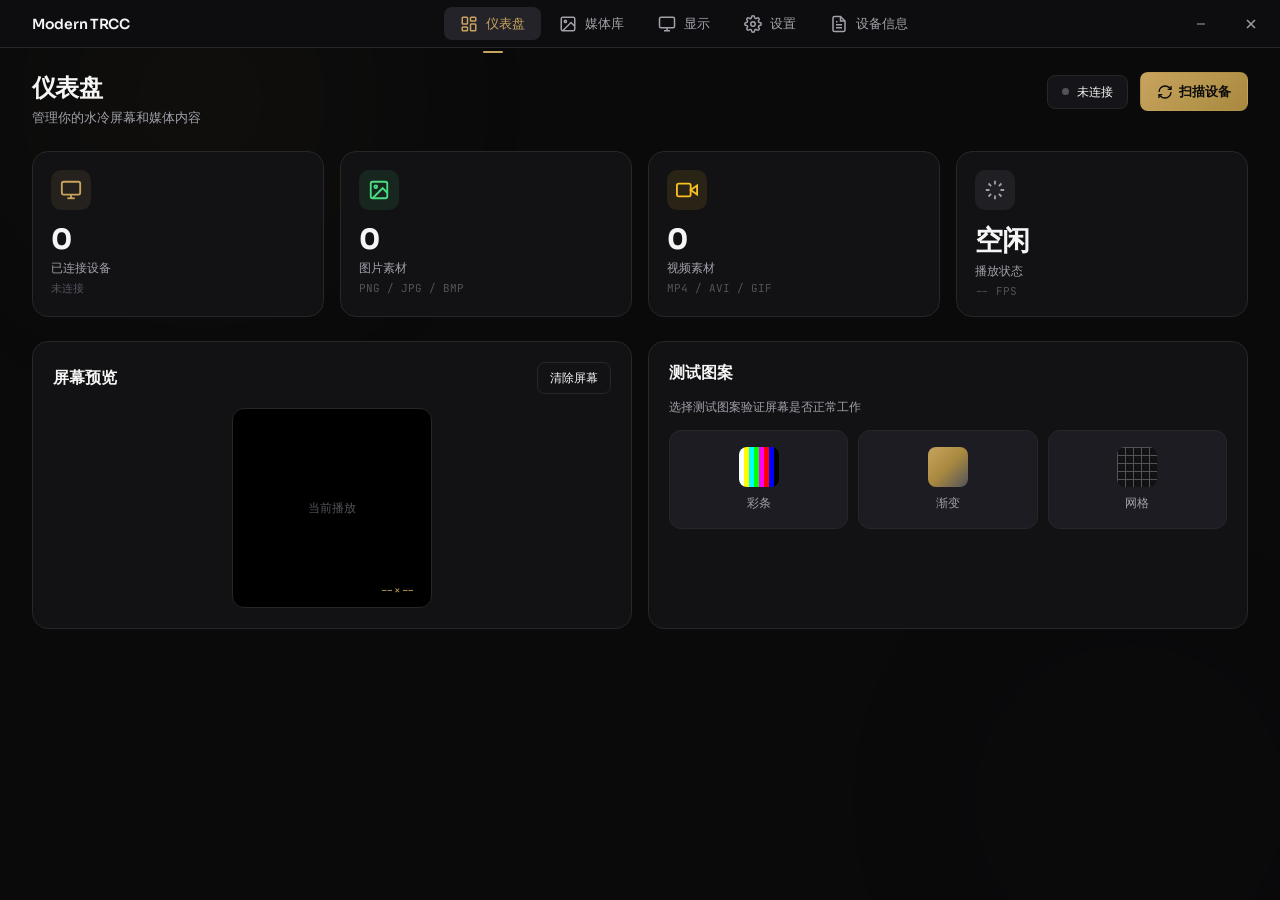
==== commit 718150ea: "fix: connect Windows HID LCDs and correct rectangular screen rotation Add native HID discovery and t" ====
--- a/src/ModernTRCC.App/ui/index.html
+++ b/src/ModernTRCC.App/ui/index.html
@@ -75,7 +75,7 @@
                         <div class="status-dot" id="statusDot"></div>
                         <span id="statusText">未连接</span>
                     </div>
-                    <button class="btn btn-primary" onclick="scanDevices()">
+                    <button id="scanDevicesBtn" class="btn btn-primary" onclick="scanDevices()">
                         <svg width="16" height="16" viewBox="0 0 24 24" fill="none" stroke="currentColor" stroke-width="2"><path d="M3 12a9 9 0 0 1 9-9 9.75 9.75 0 0 1 6.74 2.74L21 8"/><path d="M21 3v5h-5"/><path d="M21 12a9 9 0 0 1-9 9 9.75 9.75 0 0 1-6.74-2.74L3 16"/><path d="M3 21v-5h5"/></svg>
                         <span data-i18n="btn.scan">扫描设备</span>
                     </button>
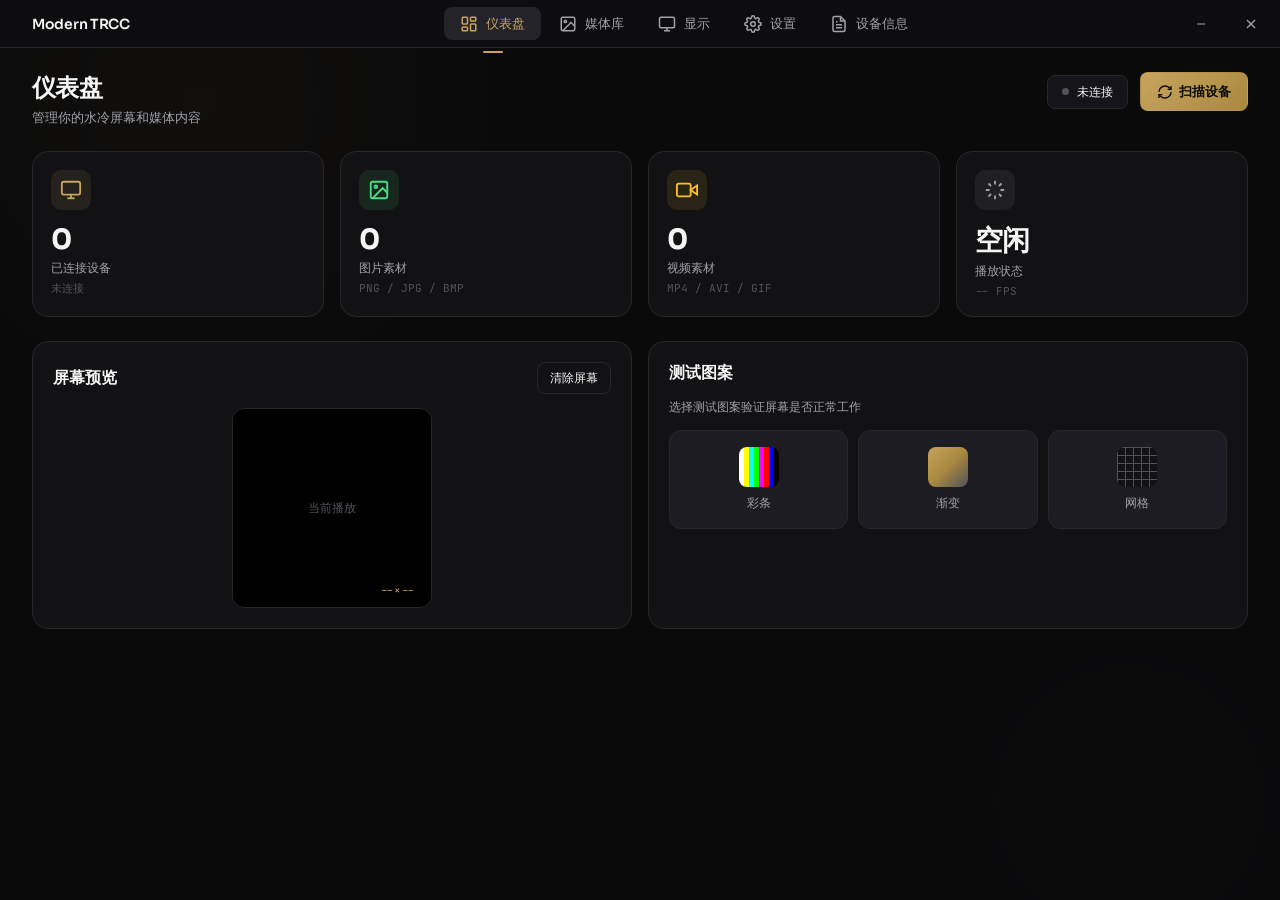
==== commit 4f87e4d2: "feat: 双屏完全分离管理 + HID LCD 连接修复 (v1.1.2) - 新增 ScreenManager / LcdScreenSession：两块屏幕独立的播放、显示设置、自动播放与状态 " ====
--- a/src/ModernTRCC.App/ui/index.html
+++ b/src/ModernTRCC.App/ui/index.html
@@ -62,6 +62,11 @@
 
     <!-- 主内容 -->
     <main class="content">
+
+        <!-- 屏幕切换条：检测到多块屏幕时显示（单屏自动隐藏） -->
+        <div class="screen-bar" id="screenBar" style="display:none">
+            <div class="screen-bar-inner" id="screenBarInner"></div>
+        </div>
 
         <!-- ============ 仪表盘 ============ -->
         <section class="page active" id="page-dashboard">
@@ -191,6 +196,7 @@
                     <div class="sidebar-title">
                         <h1 data-i18n="page.display.title">显示</h1>
                         <p data-i18n="page.display.sub">调整屏幕显示效果和性能参数</p>
+                        <span class="cur-screen-label"></span>
                     </div>
                     <button class="sidebar-item active" data-section="image"><span data-i18n="display.imageAdjust">图像调整</span></button>
                     <button class="sidebar-item" data-section="performance"><span data-i18n="display.performance">性能设置</span></button>
@@ -323,7 +329,10 @@
                         </div>
 
                         <div class="section-block">
-                            <h4 class="section-subtitle" data-i18n="sys.autoplay">开机自动播放</h4>
+                            <div class="section-title-row">
+                                <h4 class="section-subtitle" data-i18n="sys.autoplay">开机自动播放</h4>
+                                <span class="cur-screen-label"></span>
+                            </div>
                             <p class="section-desc" data-i18n="sys.autoplay.desc">启动并连接设备后自动播放选定的媒体</p>
                             <div class="toggle-row">
                                 <div class="toggle-info">
@@ -365,7 +374,7 @@
                                 <svg width="48" height="48" viewBox="0 0 24 24" fill="none"><path d="M12 2C12 2 5 10 5 15C5 18.866 8.13401 22 12 22C15.866 22 19 18.866 19 15C19 10 12 2 12 2Z" stroke="#c8a45e" stroke-width="2"/><path d="M9 15C9 16.657 10.343 18 12 18" stroke="#c8a45e" stroke-width="2" stroke-linecap="round"/></svg>
                             </div>
                             <h3>Modern TRCC</h3>
-                            <p class="about-version" data-i18n="sys.version">版本 1.0.1</p>
+                            <p class="about-version" data-i18n="sys.version">版本 1.1.2</p>
                             <div class="about-info">
                                 <div class="about-row"><span data-i18n="sys.author">作者</span><span>穗月</span></div>
                                 <div class="about-row"><span data-i18n="sys.protocol">协议</span><span>USB / HID / SCSI / JPEG</span></div>
@@ -400,7 +409,6 @@
                         <div class="known-devices" id="knownDevices"></div>
 
                         <h3 class="section-title" style="margin-top:24px" data-i18n="diag.allUsb">所有USB设备</h3>
-                        <p class="section-desc" data-i18n="diag.allUsb.desc">找到你的水冷屏幕的 VID/PID 告诉我</p>
                         <div class="usb-device-list" id="usbDeviceList">
                             <div class="empty-state" style="padding:30px">
                                 <p data-i18n="diag.clickRefresh">点击「刷新设备列表」扫描</p>
--- a/src/ModernTRCC.App/ui/styles.css
+++ b/src/ModernTRCC.App/ui/styles.css
@@ -907,3 +907,81 @@
     0%, 100% { box-shadow: 0 0 4px var(--success); }
     50% { box-shadow: 0 0 12px var(--success); }
 }
+
+/* ==================== 屏幕切换条（多屏） ==================== */
+.screen-bar {
+    display: flex;
+    align-items: center;
+    gap: 8px;
+    margin-bottom: 20px;
+    padding: 6px;
+    background: var(--bg-card);
+    border: 1px solid var(--border);
+    border-radius: var(--radius-md);
+    width: fit-content;
+    max-width: 100%;
+    overflow-x: auto;
+}
+.screen-bar-inner {
+    display: flex;
+    gap: 4px;
+    align-items: center;
+}
+.screen-bar-item {
+    display: inline-flex;
+    align-items: center;
+    gap: 6px;
+    padding: 7px 14px;
+    border: 1px solid transparent;
+    border-radius: 8px;
+    background: transparent;
+    color: var(--text-secondary);
+    font-size: 13px;
+    font-family: var(--font-body);
+    cursor: pointer;
+    white-space: nowrap;
+    transition: var(--transition);
+}
+.screen-bar-item:hover { background: var(--bg-hover); color: var(--text-primary); }
+.screen-bar-item.active {
+    background: var(--accent);
+    color: #0a0a0b;
+    font-weight: 600;
+}
+.screen-bar-item.active::before {
+    content: '';
+    width: 6px; height: 6px;
+    border-radius: 50%;
+    background: currentColor;
+    flex: none;
+}
+.screen-bar-item.connected:not(.active)::before {
+    content: '';
+    width: 6px; height: 6px;
+    border-radius: 50%;
+    background: var(--success);
+    flex: none;
+}
+
+/* ==================== 当前屏幕标签 ==================== */
+.cur-screen-label {
+    display: inline-block;
+    margin-top: 4px;
+    padding: 2px 8px;
+    border-radius: 999px;
+    background: var(--accent-glow);
+    border: 1px solid rgba(200, 164, 94, 0.25);
+    color: var(--accent);
+    font-size: 11px;
+    font-weight: 600;
+    letter-spacing: 0.02em;
+}
+
+/* 设置页「开机自动播放」标题行：标题 + 屏幕标签同行 */
+.section-title-row {
+    display: flex;
+    align-items: center;
+    gap: 10px;
+    margin-bottom: 12px;
+}
+.section-title-row .section-subtitle { margin-bottom: 0; }
